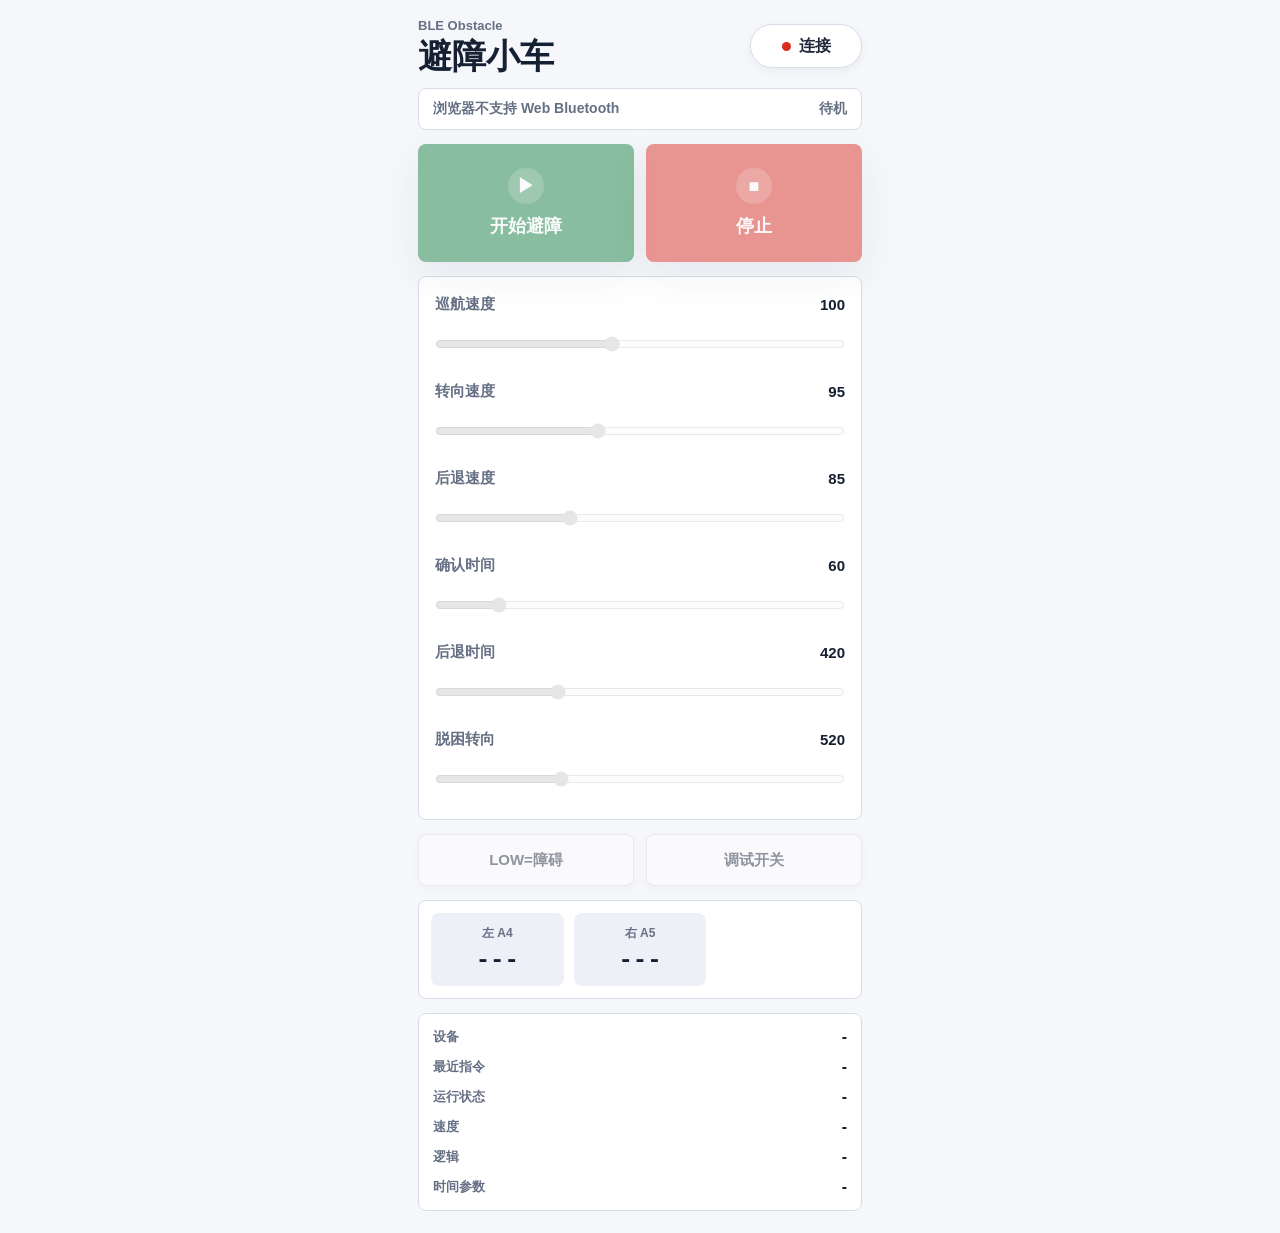
==== obstacle.html @ d9682aab "Add obstacle avoidance web controller" ====
<!doctype html>
<html lang="zh-CN">
  <head>
    <meta charset="utf-8">
    <meta name="viewport" content="width=device-width, initial-scale=1, viewport-fit=cover">
    <meta name="theme-color" content="#f6f7fb">
    <meta name="apple-mobile-web-app-capable" content="yes">
    <meta name="apple-mobile-web-app-title" content="Obstacle Car">
    <title>Obstacle Car</title>
    <link rel="stylesheet" href="styles.css">
  </head>
  <body>
    <main class="app-shell">
      <header class="top-bar">
        <div>
          <p class="eyebrow">BLE Obstacle</p>
          <h1>避障小车</h1>
        </div>
        <button class="connect-button" id="connectButton" type="button">
          <span class="status-dot" id="statusDot"></span>
          <span id="connectLabel">连接</span>
        </button>
      </header>

      <section class="status-strip" aria-live="polite">
        <span id="connectionStatus">未连接</span>
        <span id="lastCommand">待机</span>
      </section>

      <section class="run-panel" aria-label="Run controls">
        <button class="primary-button start-button" id="startButton" type="button" disabled>
          <span class="button-icon">▶</span>
          <span>开始避障</span>
        </button>
        <button class="primary-button stop-button" id="stopButton" type="button" disabled>
          <span class="button-icon">■</span>
          <span>停止</span>
        </button>
      </section>

      <section class="speed-panel" aria-label="Obstacle tuning">
        <div class="panel-label">
          <span>巡航速度</span>
          <output class="speed-output" id="cruiseValue">100</output>
        </div>
        <input id="cruiseSlider" type="range" min="40" max="180" value="100" step="1" disabled>

        <div class="panel-label secondary-label">
          <span>转向速度</span>
          <output class="speed-output" id="turnValue">95</output>
        </div>
        <input id="turnSlider" type="range" min="40" max="180" value="95" step="1" disabled>

        <div class="panel-label secondary-label">
          <span>后退速度</span>
          <output class="speed-output" id="backValue">85</output>
        </div>
        <input id="backSlider" type="range" min="40" max="180" value="85" step="1" disabled>

        <div class="panel-label secondary-label">
          <span>确认时间</span>
          <output class="speed-output" id="confirmValue">60</output>
        </div>
        <input id="confirmSlider" type="range" min="20" max="300" value="60" step="10" disabled>

        <div class="panel-label secondary-label">
          <span>后退时间</span>
          <output class="speed-output" id="backMsValue">420</output>
        </div>
        <input id="backMsSlider" type="range" min="100" max="1200" value="420" step="20" disabled>

        <div class="panel-label secondary-label">
          <span>脱困转向</span>
          <output class="speed-output" id="escapeMsValue">520</output>
        </div>
        <input id="escapeMsSlider" type="range" min="100" max="1500" value="520" step="20" disabled>
      </section>

      <section class="tools-panel" aria-label="Tools">
        <button class="tool-button" id="logicButton" type="button" disabled>LOW=障碍</button>
        <button class="tool-button" id="debugButton" type="button" disabled>调试开关</button>
      </section>

      <section class="sensor-panel" aria-label="Obstacle sensors">
        <div class="sensor-card">
          <span class="sensor-label">左 A4</span>
          <strong id="leftSensor">---</strong>
        </div>
        <div class="sensor-card">
          <span class="sensor-label">右 A5</span>
          <strong id="rightSensor">---</strong>
        </div>
      </section>

      <section class="telemetry-panel" aria-live="polite">
        <div>
          <span class="telemetry-label">设备</span>
          <strong id="deviceName">-</strong>
        </div>
        <div>
          <span class="telemetry-label">最近指令</span>
          <strong id="commandEcho">-</strong>
        </div>
        <div>
          <span class="telemetry-label">运行状态</span>
          <strong id="runState">-</strong>
        </div>
        <div>
          <span class="telemetry-label">速度</span>
          <strong id="speedEcho">-</strong>
        </div>
        <div>
          <span class="telemetry-label">逻辑</span>
          <strong id="logicEcho">-</strong>
        </div>
        <div>
          <span class="telemetry-label">时间参数</span>
          <strong id="timingEcho">-</strong>
        </div>
      </section>
    </main>

    <script src="obstacle.js?v=obstacle-1"></script>
  </body>
</html>
---- styles.css ----
:root {
  color-scheme: light;
  --bg: #f6f7fb;
  --surface: #ffffff;
  --surface-soft: #edf1f7;
  --line: #d8dde8;
  --text: #162033;
  --muted: #667085;
  --blue: #1769e0;
  --green: #15803d;
  --red: #d92d20;
  --ink: #202939;
  --shadow: 0 14px 36px rgba(16, 24, 40, 0.12);
}

* {
  box-sizing: border-box;
}

html,
body {
  min-height: 100%;
}

body {
  margin: 0;
  background: var(--bg);
  color: var(--text);
  font-family: -apple-system, BlinkMacSystemFont, "SF Pro Display", "SF Pro Text", "Helvetica Neue", Arial, sans-serif;
  letter-spacing: 0;
  -webkit-font-smoothing: antialiased;
  touch-action: manipulation;
  user-select: none;
}

button,
input {
  font: inherit;
}

button {
  cursor: pointer;
}

button:disabled,
input:disabled {
  cursor: not-allowed;
  opacity: 0.48;
}

.app-shell {
  width: min(100%, 480px);
  min-height: 100dvh;
  margin: 0 auto;
  padding: calc(18px + env(safe-area-inset-top)) 18px calc(22px + env(safe-area-inset-bottom));
  display: grid;
  grid-template-rows: auto auto auto auto auto 1fr;
  gap: 14px;
}

.top-bar {
  display: flex;
  align-items: center;
  justify-content: space-between;
  gap: 16px;
}

.eyebrow {
  margin: 0 0 5px;
  color: var(--muted);
  font-size: 13px;
  font-weight: 700;
}

h1 {
  margin: 0;
  font-size: 34px;
  line-height: 1.06;
  font-weight: 750;
}

.connect-button,
.tool-button {
  border: 1px solid var(--line);
  background: var(--surface);
  color: var(--ink);
  box-shadow: 0 3px 10px rgba(16, 24, 40, 0.05);
}

.connect-button {
  min-width: 112px;
  height: 44px;
  border-radius: 999px;
  display: inline-flex;
  align-items: center;
  justify-content: center;
  gap: 8px;
  font-weight: 700;
}

.status-dot {
  width: 9px;
  height: 9px;
  border-radius: 50%;
  background: var(--red);
}

.status-dot.connected {
  background: var(--green);
  box-shadow: 0 0 0 5px rgba(21, 128, 61, 0.12);
}

.status-strip,
.speed-panel,
.sensor-panel,
.telemetry-panel {
  border: 1px solid var(--line);
  border-radius: 8px;
  background: var(--surface);
}

.status-strip {
  min-height: 42px;
  padding: 0 14px;
  display: flex;
  align-items: center;
  justify-content: space-between;
  gap: 12px;
  color: var(--muted);
  font-size: 14px;
  font-weight: 700;
}

.run-panel {
  display: grid;
  grid-template-columns: 1fr 1fr;
  gap: 12px;
}

.primary-button {
  min-height: 118px;
  border: 0;
  border-radius: 8px;
  color: #ffffff;
  display: grid;
  place-items: center;
  align-content: center;
  gap: 10px;
  font-size: 18px;
  font-weight: 760;
  box-shadow: var(--shadow);
}

.primary-button:active,
.connect-button:active,
.tool-button:active {
  transform: scale(0.98);
}

.start-button {
  background: var(--green);
}

.stop-button {
  background: var(--red);
}

.button-icon {
  display: grid;
  place-items: center;
  width: 36px;
  height: 36px;
  border-radius: 50%;
  background: rgba(255, 255, 255, 0.18);
  font-size: 18px;
  line-height: 1;
}

.speed-panel {
  padding: 18px 16px 20px;
}

.panel-label {
  display: flex;
  align-items: center;
  justify-content: space-between;
  margin-bottom: 14px;
  color: var(--muted);
  font-size: 15px;
  font-weight: 760;
}

.secondary-label {
  margin-top: 18px;
}

.speed-output {
  min-width: 44px;
  color: var(--text);
  text-align: right;
}

input[type="range"] {
  width: 100%;
  height: 32px;
  margin: 0;
  accent-color: var(--blue);
}

.tools-panel {
  display: grid;
  grid-template-columns: 1fr 1fr;
  gap: 12px;
}

.tool-button {
  min-height: 52px;
  border-radius: 8px;
  font-size: 15px;
  font-weight: 730;
}

.sensor-panel {
  padding: 12px;
  display: grid;
  grid-template-columns: repeat(3, 1fr);
  gap: 10px;
}

.sensor-card {
  min-width: 0;
  border-radius: 8px;
  background: var(--surface-soft);
  padding: 12px 8px;
  display: grid;
  gap: 6px;
  text-align: center;
}

.sensor-label {
  color: var(--muted);
  font-size: 12px;
  font-weight: 760;
}

.sensor-card strong {
  color: var(--text);
  font-family: ui-monospace, SFMono-Regular, Menlo, Consolas, monospace;
  font-size: 24px;
  line-height: 1.1;
}

.telemetry-panel {
  padding: 14px;
  display: grid;
  gap: 12px;
  align-self: start;
}

.telemetry-panel div {
  display: flex;
  align-items: center;
  justify-content: space-between;
  gap: 12px;
}

.telemetry-label {
  color: var(--muted);
  font-size: 13px;
  font-weight: 700;
}

.telemetry-panel strong {
  max-width: 58%;
  overflow: hidden;
  color: var(--text);
  text-align: right;
  text-overflow: ellipsis;
  white-space: nowrap;
}

@media (max-width: 360px) {
  .app-shell {
    padding-inline: 14px;
  }

  h1 {
    font-size: 30px;
  }

  .primary-button {
    min-height: 104px;
    font-size: 16px;
  }
}
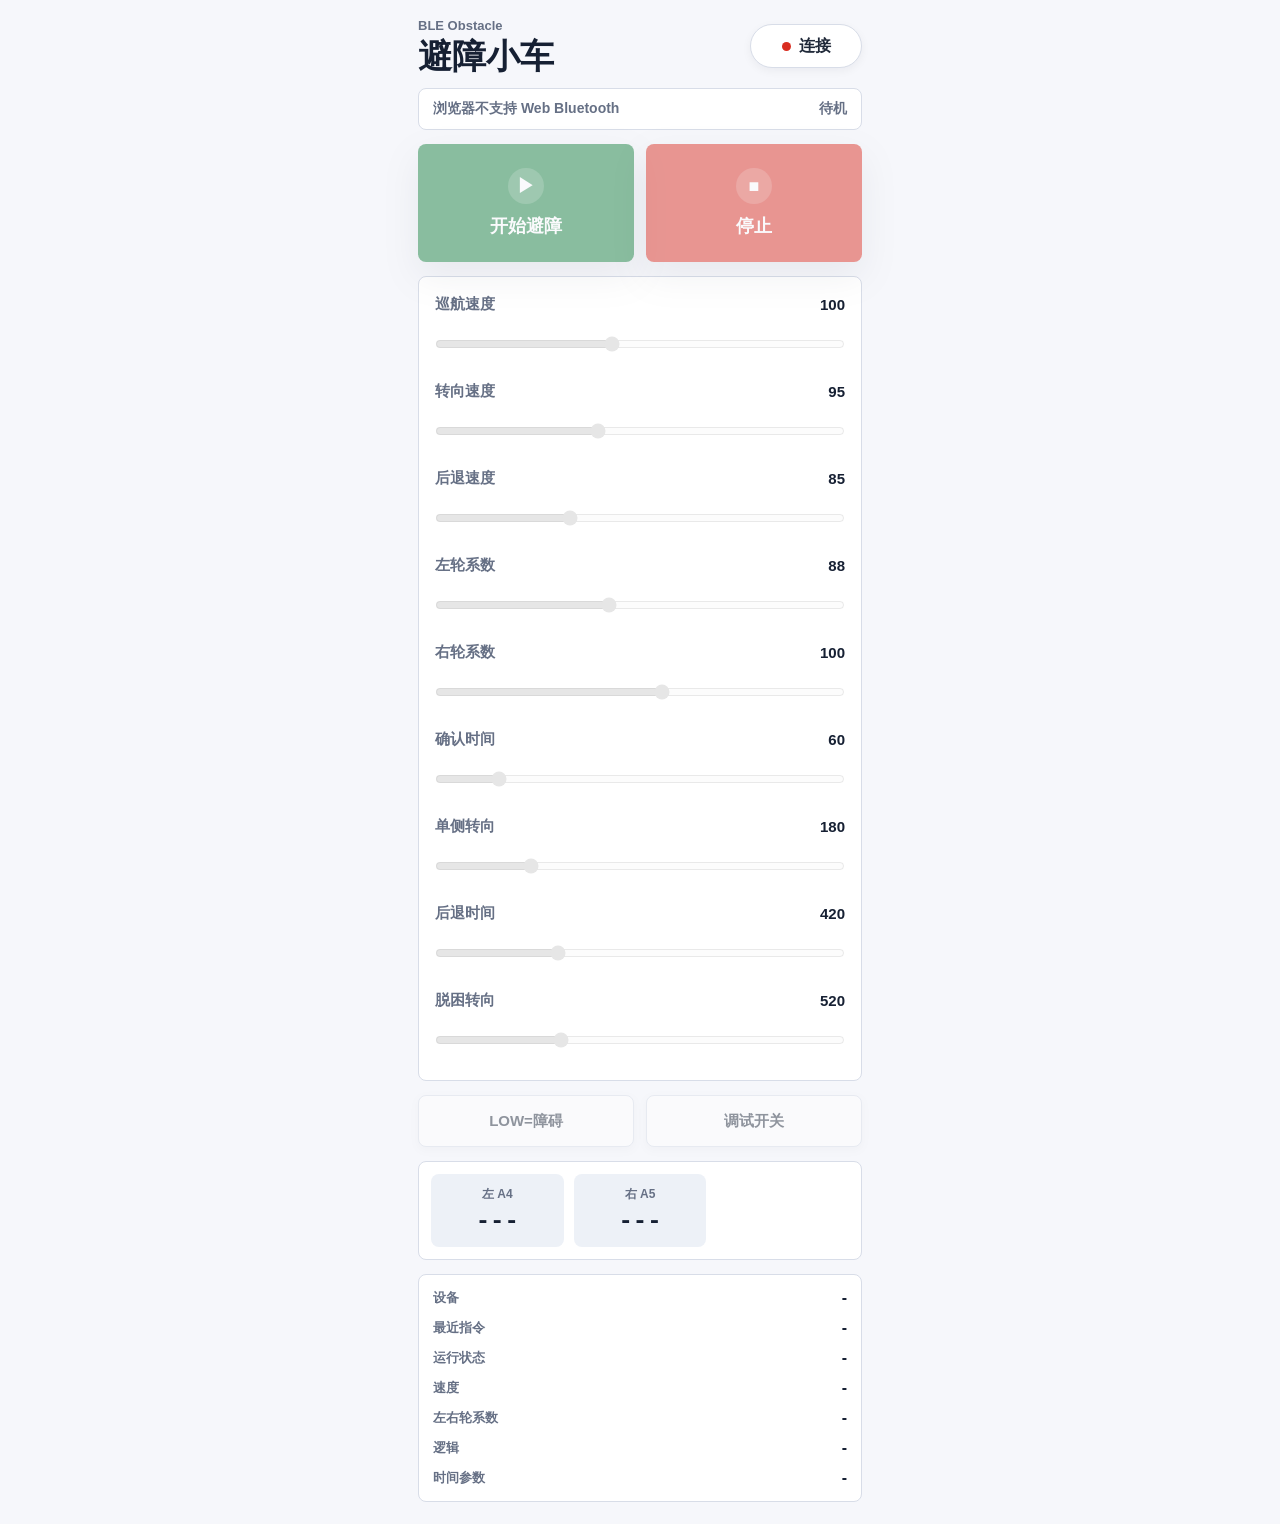
==== commit 61a14d67: "Add obstacle wheel scale controls" ====
--- a/obstacle.html
+++ b/obstacle.html
@@ -58,10 +58,28 @@
         <input id="backSlider" type="range" min="40" max="180" value="85" step="1" disabled>
 
         <div class="panel-label secondary-label">
+          <span>左轮系数</span>
+          <output class="speed-output" id="leftScaleValue">88</output>
+        </div>
+        <input id="leftScaleSlider" type="range" min="50" max="140" value="88" step="1" disabled>
+
+        <div class="panel-label secondary-label">
+          <span>右轮系数</span>
+          <output class="speed-output" id="rightScaleValue">100</output>
+        </div>
+        <input id="rightScaleSlider" type="range" min="50" max="140" value="100" step="1" disabled>
+
+        <div class="panel-label secondary-label">
           <span>确认时间</span>
           <output class="speed-output" id="confirmValue">60</output>
         </div>
         <input id="confirmSlider" type="range" min="20" max="300" value="60" step="10" disabled>
+
+        <div class="panel-label secondary-label">
+          <span>单侧转向</span>
+          <output class="speed-output" id="sideTurnValue">180</output>
+        </div>
+        <input id="sideTurnSlider" type="range" min="60" max="600" value="180" step="20" disabled>
 
         <div class="panel-label secondary-label">
           <span>后退时间</span>
@@ -110,6 +128,10 @@
           <strong id="speedEcho">-</strong>
         </div>
         <div>
+          <span class="telemetry-label">左右轮系数</span>
+          <strong id="scaleEcho">-</strong>
+        </div>
+        <div>
           <span class="telemetry-label">逻辑</span>
           <strong id="logicEcho">-</strong>
         </div>
@@ -120,6 +142,6 @@
       </section>
     </main>
 
-    <script src="obstacle.js?v=obstacle-1"></script>
+    <script src="obstacle.js?v=obstacle-2"></script>
   </body>
 </html>
